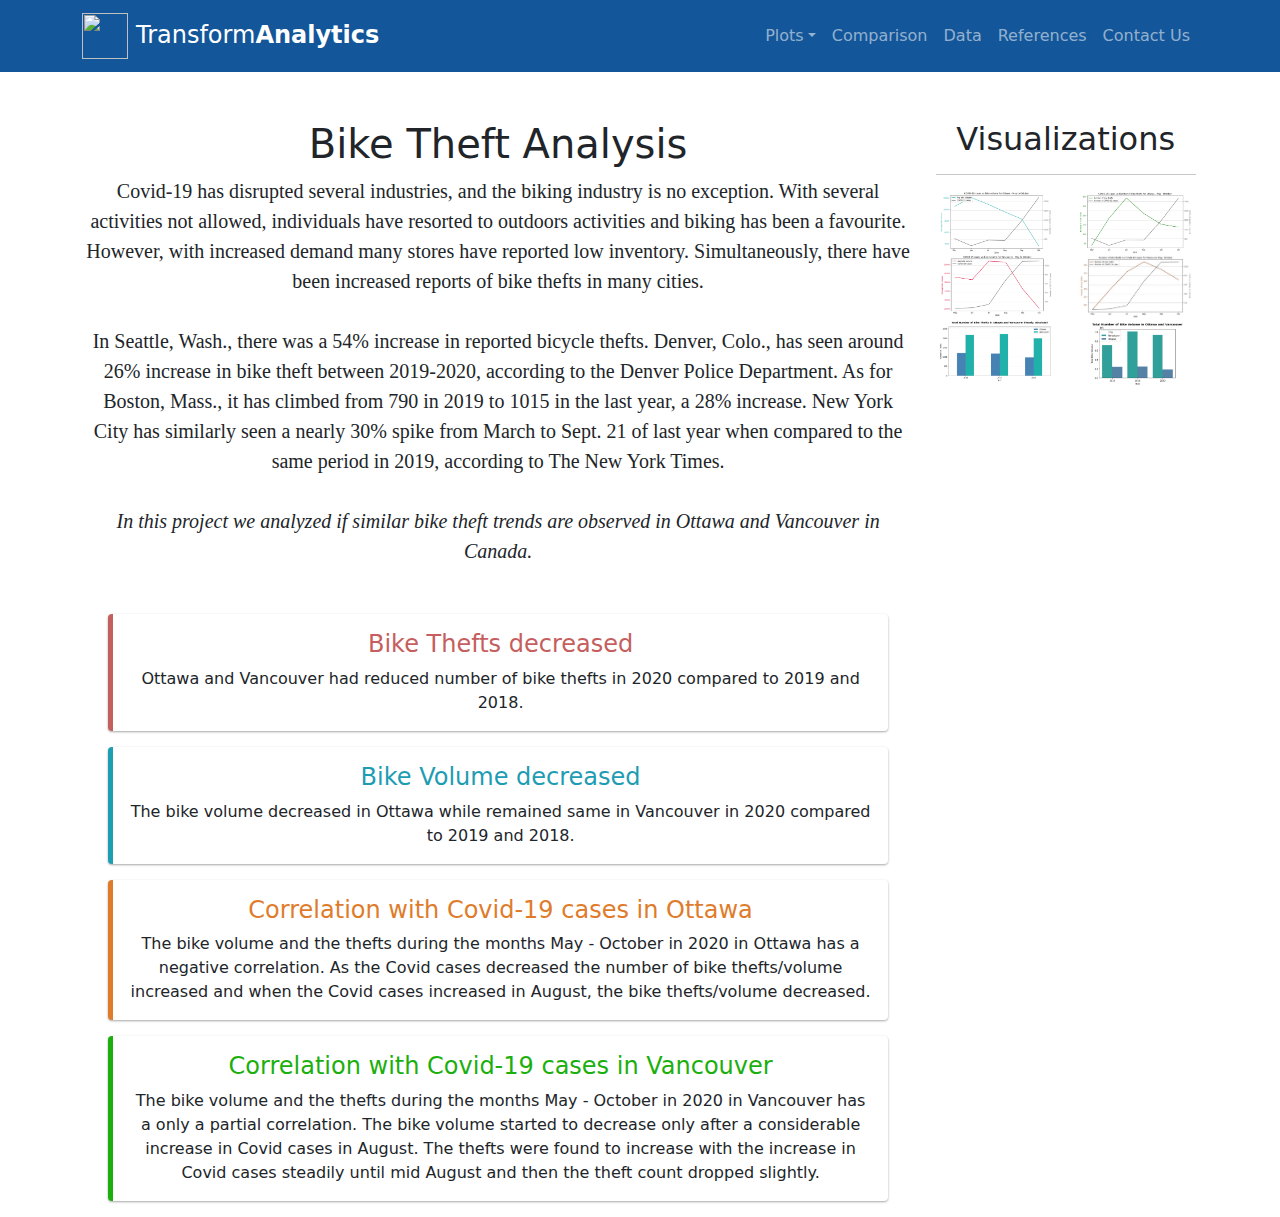
==== index.html @ c46f77a1 "Adding the html pages and css" ====
<!DOCTYPE html>
<html lang="en">
    <head>
        <meta charset="utf-8" />
        <meta name="viewport" content="width=device-width, initial-scale=1, shrink-to-fit=no" />
        <meta name="description" content="Sample webpages" />
        <meta name="author" content="Priya Sundararaj" />
        <title>Bike Theft Analysis</title>
        <!-- Favicon-->
        <link rel="icon" type="image/x-icon" href="assets/favicon.ico" />

        <!-- Core theme CSS (includes Bootstrap)-->
        <link href="css/styles.css" rel="stylesheet" />
        <script src="https://cdn.jsdelivr.net/npm/bootstrap@5.0.2/dist/js/bootstrap.bundle.min.js"></script>
                       
        <!-- JavaScript and dependencies -->
        <script src="https://cdn.jsdelivr.net/npm/popper.js@1.16.0/dist/umd/popper.min.js" integrity="sha384-Q6E9RHvbIyZFJoft+2mJbHaEWldlvI9IOYy5n3zV9zzTtmI3UksdQRVvoxMfooAo" crossorigin="anonymous"></script>
        <script src="https://stackpath.bootstrapcdn.com/bootstrap/5.0.0-alpha1/js/bootstrap.min.js" integrity="sha384-oesi62hOLfzrys4LxRF63OJCXdXDipiYWBnvTl9Y9/TRlw5xlKIEHpNyvvDShgf/" crossorigin="anonymous"></script>
 
    </head>
    <body>
        <!-- Responsive navbar-->
        <nav class="navbar navbar-expand-lg navbar-dark bg-dark">
            <div class="container">
                <a class="navbar-brand" href="index.html"><img src="assets\Transform.png" class="navbar-img">Transform<strong>Analytics</strong></a>
                <button class="navbar-toggler" type="button" data-bs-toggle="collapse" data-bs-target="#navbarSupportedContent" aria-controls="navbarSupportedContent" aria-expanded="false" aria-label="Toggle navigation"><span class="navbar-toggler-icon"></span></button>
                <div class="collapse navbar-collapse" id="navbarSupportedContent">
                    <ul class="navbar-nav ms-auto mb-2 mb-lg-0">                                               
                        <li class="nav-item dropdown">
                            <a class="nav-link dropdown-toggle" id="navbarDropdown" href="#" role="button" data-bs-toggle="dropdown" aria-expanded="false">Plots</a>
                            <ul class="dropdown-menu dropdown-menu-end" aria-labelledby="navbarDropdown">
                                <li class="dropdown-header">Ottawa</li>
                                <li><a class="dropdown-item" href="CovBVOttawa.html">Covid-19 vs Bike Volume</a></li>
                                <li><a class="dropdown-item" href="CovBTOttawa.html">Covid-19 vs Bike Thefts</a></li>
                                <li><hr class="dropdown-divider" /></li>
                                <li class="dropdown-header">Vancouver</li>
                                <li><a class="dropdown-item" href="CovBVVancouver.html">Covid-19 vs Bike Volume</a></li>
                                <li><a class="dropdown-item" href="CovBTVancouver.html">Covid-19 vs Bike Thefts</a></li>
                                <li><hr class="dropdown-divider" /></li>
                                <li><a class="dropdown-item" href="bikethefts.html">Bike Thefts Summary</a></li>
                                <li><a class="dropdown-item" href="bikevolume.html">Bike Volume Summary</a></li>
                            </ul>
                        </li>
                        <li class="nav-item"><a class="nav-link" href="comparison.html">Comparison</a></li>
                        <li class="nav-item"><a class="nav-link" href="data.html">Data</a></li>
                        <li class="nav-item"><a class="nav-link" href="refs.html">References</a></li>
                        <li class="nav-item"><a class="nav-link" href="contact.html">Contact Us</a></li>
                    </ul>
                </div>
            </div>
        </nav>
       
        <div class="container">
            <div class="row">
                <div class="col-md-9">
                    <div class="panel panel-default">
                        <div class="text-center mt-5">
                            <h1>Bike Theft Analysis</h1>
                            <p class="lead">Covid-19 has disrupted several industries, and the biking industry is no exception. With several activities not allowed, individuals have resorted to outdoors activities and biking has been a favourite. However, with increased demand many stores have reported low inventory. Simultaneously, there have been increased reports of bike thefts in many cities.<br><br>
            
                                In Seattle, Wash., there was a 54% increase in reported bicycle thefts. Denver, Colo., has seen around 26% increase in bike theft between 2019-2020, according to the Denver Police Department. As for Boston, Mass., it has climbed from 790 in 2019 to 1015 in the last year, a 28% increase. New York City has similarly seen a nearly 30% spike from March to Sept. 21 of last year when compared to the same period in 2019, according to The New York Times.<br><br>
                                
                                <em>In this project we analyzed if similar bike theft trends are observed in Ottawa and Vancouver in Canada.</em></p>                            
                        </div>
                        <div class="container">
                            <div class="Panel-body text-center mt-5">
                                <!--<h3>Analysis Results</h3>-->                                
                                <div class="callout callout-danger" style="border-left-color:rgb(197, 94, 94)">
                                    <h4 style="color:rgb(197, 94, 94);">Bike Thefts decreased</h4>
                                    Ottawa and Vancouver had reduced number of bike thefts in 2020 compared to 2019 and 2018.
                                  </div>
                                  
                                  <div class="callout callout-info">
                                    <h4 style="color:rgb(30, 156, 179);">Bike Volume decreased</h4>
                                    The bike volume decreased in Ottawa while remained same in Vancouver in 2020 compared to 2019 and 2018.
                                  </div>

                                  <div class="callout callout-danger" style="border-left-color:rgb(223, 124, 43)">
                                    <h4 style="color:rgb(223, 124, 43);">Correlation with Covid-19 cases in Ottawa</h4>
                                    The bike volume and the thefts during the months May - October in 2020 in Ottawa has a negative correlation. As the Covid cases decreased the number of bike thefts/volume increased and when the Covid cases increased in August, the bike thefts/volume decreased.
                                  </div>
                                  <div class="callout callout-danger" style="border-left-color:rgb(27, 175, 13)">
                                    <h4 style="color:rgb(27, 175, 13);">Correlation with Covid-19 cases in Vancouver</h4>
                                    The bike volume and the thefts during the months May - October in 2020 in Vancouver has a only a partial correlation. The bike volume started to decrease only after a considerable increase in Covid cases in August. The thefts were found to increase with the increase in Covid cases steadily until mid August and then the theft count dropped slightly.
                                  </div>
                            </div>
                        </div>                        
                    </div>
                </div>
                <div class="col-md-3">
                    <div class="panel panel-default">
                        <div class="Panel-body text-center mt-5">
                            <h2>Visualizations</h2>
                            <hr>    
                            <div class="row">
                                <div class="col-lg-6 col-md-6 col-sm-6 col-xs-6"><a href="CovBVOttawa.html"><img class="img img-responsive" src="assets/CovBV_Ottawa.PNG" style="width:100%" alt=""></a></div>
                                <div class="col-lg-6 col-md-6 col-sm-6 col-xs-6"><a href="CovBTOttawa.html"><img class="img img-responsive" src="assets/CovBT_Ottawa.PNG" style="width:100%" alt=""></a></div>
                            </div>
                            <div class="row">
                                <div class="col-lg-6 col-md-6 col-sm-6 col-xs-6"><a href="CovBVVancouver.html"><img class="img img-responsive" src="assets/CovBV_VC.PNG" style="width:100%" alt=""></a></div>
                                <div class="col-lg-6 col-md-6 col-sm-6 col-xs-6"><a href="CovBTVancouver.html"><img class="img img-responsive" src="assets/CovBT_VC.PNG" style="width:100%" alt=""></a></div>
                            </div>
                            <div class="row">
                                <div class="col-lg-6 col-md-6 col-sm-6 col-xs-6"><a href="bikethefts.html"><img class="img img-responsive" src="assets/BTOttVC.PNG" style="width:100%" alt=""></a></div>
                                <div class="col-lg-6 col-md-6 col-sm-6 col-xs-6"><a href="bikevolume.html"><img class="img img-responsive" src="assets/BVolOttVC.PNG" style="width:100%" alt=""></a></div>
                            </div>
                        </div>
                    </div>
                </div>
            </div>
        </div>     
            
    </body>
</html>
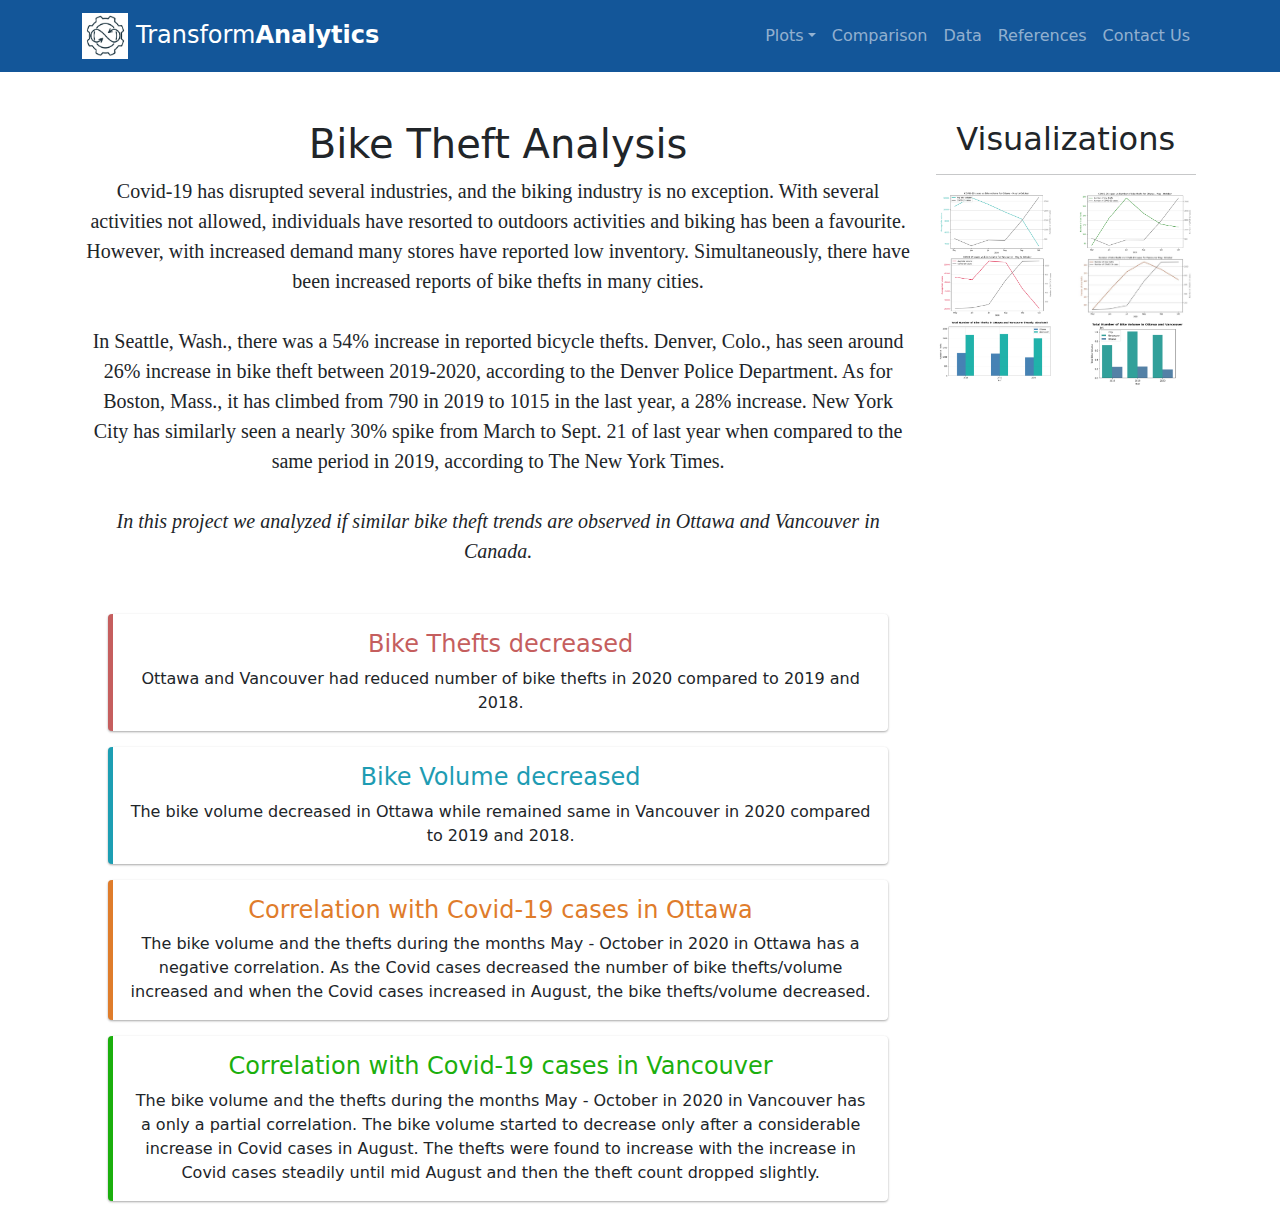
==== commit 02a73689: "Update index.html" ====
--- a/index.html
+++ b/index.html
@@ -22,7 +22,7 @@
         <!-- Responsive navbar-->
         <nav class="navbar navbar-expand-lg navbar-dark bg-dark">
             <div class="container">
-                <a class="navbar-brand" href="index.html"><img src="assets\Transform.png" class="navbar-img">Transform<strong>Analytics</strong></a>
+                <a class="navbar-brand" href="index.html"><img src="assets\Transform.PNG" class="navbar-img">Transform<strong>Analytics</strong></a>
                 <button class="navbar-toggler" type="button" data-bs-toggle="collapse" data-bs-target="#navbarSupportedContent" aria-controls="navbarSupportedContent" aria-expanded="false" aria-label="Toggle navigation"><span class="navbar-toggler-icon"></span></button>
                 <div class="collapse navbar-collapse" id="navbarSupportedContent">
                     <ul class="navbar-nav ms-auto mb-2 mb-lg-0">                                               
